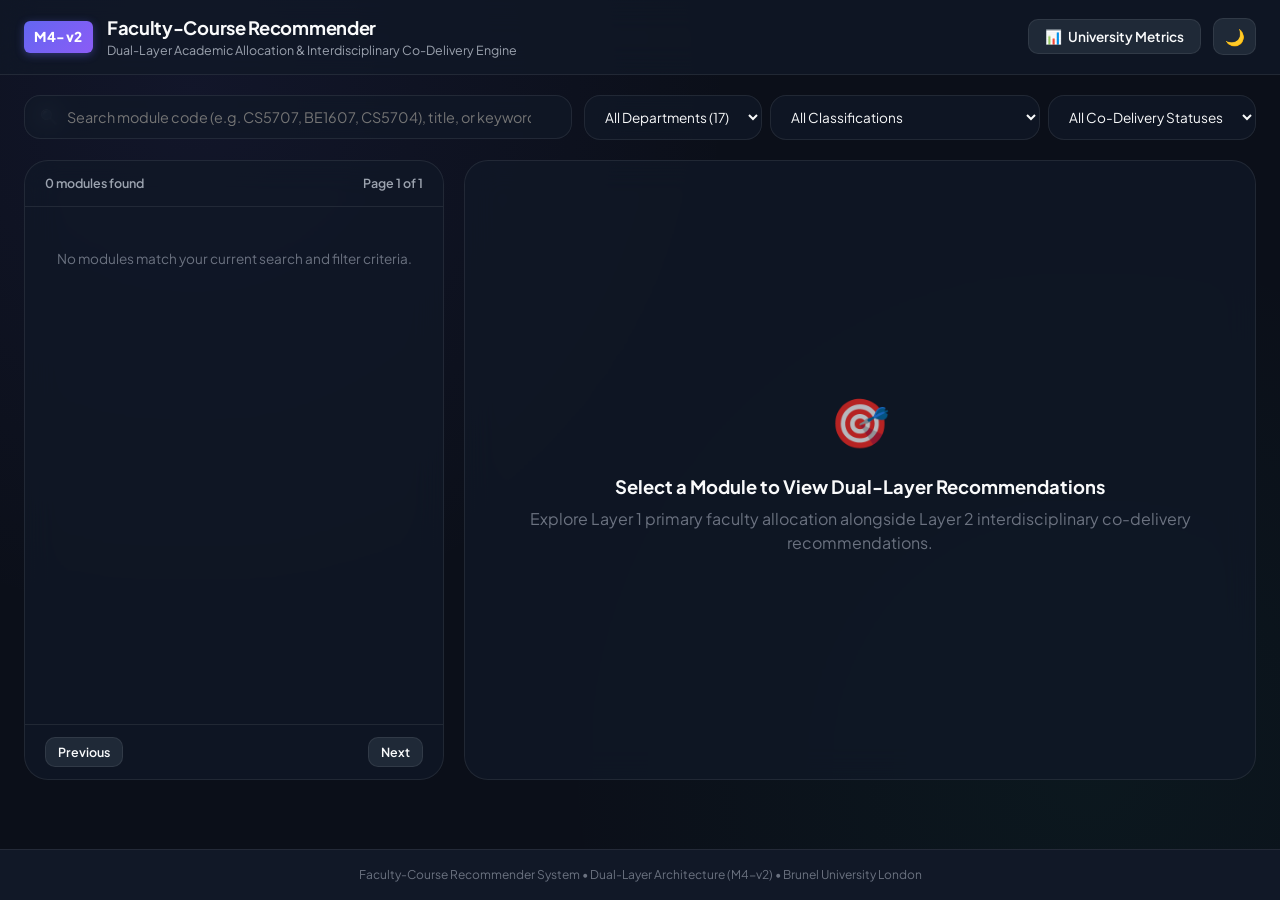
==== web/index.html @ 5d653691 "feat(ui): add interactive web dashboard and remove landmark presets section" ====
<!DOCTYPE html>
<html lang="en">
<head>
  <meta charset="UTF-8">
  <meta name="viewport" content="width=device-width, initial-scale=1.0">
  <title>Faculty-Course Dual-Layer Recommender (M4-v2)</title>
  <link rel="preconnect" href="https://fonts.googleapis.com">
  <link rel="preconnect" href="https://fonts.gstatic.com" crossorigin>
  <link href="https://fonts.googleapis.com/css2?family=Plus+Jakarta+Sans:wght@300;400;500;600;700;800&family=JetBrains+Mono:wght@400;500;600&display=swap" rel="stylesheet">
  <link rel="stylesheet" href="css/style.css">
</head>
<body class="dark-theme">
  <!-- Header / Navigation -->
  <header class="app-header">
    <div class="header-container">
      <div class="brand-section">
        <div class="logo-badge">M4-v2</div>
        <div class="brand-info">
          <h1>Faculty-Course Recommender</h1>
          <p class="subtitle">Dual-Layer Academic Allocation &amp; Interdisciplinary Co-Delivery Engine</p>
        </div>
      </div>
      <div class="header-actions">
        <button id="toggle-stats-btn" class="btn btn-secondary">
          <span class="icon">📊</span> University Metrics
        </button>
        <button id="theme-toggle" class="btn btn-icon" title="Toggle Theme">
          <span class="theme-icon">🌙</span>
        </button>
      </div>
    </div>
  </header>

  <!-- Metrics / KPI Analytics Panel -->
  <section id="metrics-panel" class="metrics-panel">
    <div class="metrics-container">
      <div class="kpi-grid">
        <div class="kpi-card">
          <div class="kpi-label">Total Catalog Modules</div>
          <div class="kpi-value" id="kpi-total-modules">1,575</div>
          <div class="kpi-subtext">Evaluated University-Wide</div>
        </div>
        <div class="kpi-card">
          <div class="kpi-label">Taught Curriculum Units</div>
          <div class="kpi-value" id="kpi-taught-modules">1,528</div>
          <div class="kpi-subtext">Excludes 47 Placements/Dissertations</div>
        </div>
        <div class="kpi-card highlight-card">
          <div class="kpi-label">Taught Collaboration Coverage</div>
          <div class="kpi-value highlight-text" id="kpi-coverage-pct">81.94%</div>
          <div class="kpi-subtext">1,252 Modules with Co-Delivery</div>
        </div>
        <div class="kpi-card">
          <div class="kpi-label">Interdisciplinary Pairings</div>
          <div class="kpi-value" id="kpi-total-pairings">2,100</div>
          <div class="kpi-subtext">Avg 1.37 Guests / Taught Module</div>
        </div>
      </div>

      <!-- Pedagogical Aspect Distribution Meter -->
      <div class="aspect-distribution-section">
        <div class="section-title-row">
          <h3>Pedagogical Aspect Opportunities Across University</h3>
          <span class="badge badge-accent">11 Interdisciplinary Domains</span>
        </div>
        <div class="aspect-bar-grid" id="aspect-bar-container">
          <!-- Populated by JavaScript -->
        </div>
      </div>
    </div>
  </section>

  <!-- Main App Layout -->
  <main class="app-main">
    <!-- Controls Bar -->
    <section class="controls-section">
      <div class="search-box">
        <span class="search-icon">🔍</span>
        <input type="text" id="module-search" placeholder="Search module code (e.g. CS5707, BE1607, CS5704), title, or keyword..." autocomplete="off">
        <button id="clear-search-btn" class="clear-btn" title="Clear search">✕</button>
      </div>

      <div class="filter-group">
        <select id="department-filter" class="select-dropdown">
          <option value="ALL">All Departments (17)</option>
        </select>

        <select id="classification-filter" class="select-dropdown">
          <option value="ALL">All Classifications</option>
          <option value="taught_academic">Taught Academic</option>
          <option value="independent_project_placement">Placement / Dissertation (Exempt)</option>
        </select>

        <select id="collaboration-filter" class="select-dropdown">
          <option value="ALL">All Co-Delivery Statuses</option>
          <option value="HAS_COLLAB">Active Co-Delivery</option>
          <option value="EXEMPT">Exempt Units</option>
          <option value="NO_COLLAB">No Gaps Identified</option>
        </select>
      </div>
    </section>

    <!-- Two-Column Explorer Layout -->
    <section class="explorer-grid">
      <!-- Left Column: Module Catalog List -->
      <aside class="module-list-panel">
        <div class="list-header">
          <span id="results-count">Loading modules...</span>
          <span id="page-indicator">Page 1</span>
        </div>
        <div class="module-items-container" id="module-list">
          <!-- Dynamic Module List Cards -->
        </div>
        <div class="pagination-controls" id="pagination-controls">
          <button id="prev-page-btn" class="btn btn-sm btn-secondary" disabled>Previous</button>
          <button id="next-page-btn" class="btn btn-sm btn-secondary">Next</button>
        </div>
      </aside>

      <!-- Right Column: Detail Recommendation View -->
      <article class="module-detail-panel" id="detail-panel">
        <div class="empty-detail-state" id="empty-state">
          <div class="empty-icon">🎯</div>
          <h3>Select a Module to View Dual-Layer Recommendations</h3>
          <p>Explore Layer 1 primary faculty allocation alongside Layer 2 interdisciplinary co-delivery recommendations.</p>
        </div>

        <div class="detail-content" id="detail-content" style="display: none;">
          <!-- Detail View Injected Dynamically -->
        </div>
      </article>
    </section>
  </main>

  <footer class="app-footer">
    <div class="footer-container">
      <p>Faculty-Course Recommender System &bull; Dual-Layer Architecture (M4-v2) &bull; Brunel University London</p>
    </div>
  </footer>

  <script src="js/app.js"></script>
</body>
</html>
---- web/css/style.css ----
/* ==========================================================================
   Faculty-Course Recommender: Dual-Layer (M4-v2) Design System
   ========================================================================== */

:root {
  --bg-primary: #0b0f19;
  --bg-secondary: #111827;
  --bg-card: rgba(17, 24, 39, 0.75);
  --bg-card-hover: rgba(31, 41, 55, 0.85);
  --bg-input: #1f2937;
  
  --border-color: rgba(255, 255, 255, 0.08);
  --border-focus: #6366f1;
  --border-layer-1: rgba(99, 102, 241, 0.35);
  --border-layer-2: rgba(16, 185, 129, 0.35);
  
  --text-primary: #f9fafb;
  --text-secondary: #9ca3af;
  --text-muted: #6b7280;
  
  --accent-primary: #6366f1;
  --accent-secondary: #8b5cf6;
  --accent-cyan: #06b6d4;
  --accent-emerald: #10b981;
  --accent-amber: #f59e0b;
  --accent-rose: #f43f5e;
  
  --layer1-badge: #4f46e5;
  --layer2-badge: #059669;
  
  --radius-sm: 6px;
  --radius-md: 10px;
  --radius-lg: 16px;
  --radius-xl: 24px;
  
  --shadow-sm: 0 1px 2px 0 rgba(0, 0, 0, 0.05);
  --shadow-md: 0 4px 6px -1px rgba(0, 0, 0, 0.3), 0 2px 4px -1px rgba(0, 0, 0, 0.2);
  --shadow-lg: 0 10px 15px -3px rgba(0, 0, 0, 0.4), 0 4px 6px -2px rgba(0, 0, 0, 0.3);
  --shadow-glow: 0 0 25px rgba(99, 102, 241, 0.15);
  
  --font-main: 'Plus Jakarta Sans', -apple-system, BlinkMacSystemFont, 'Segoe UI', Roboto, sans-serif;
  --font-mono: 'JetBrains Mono', monospace;
}

body.light-theme {
  --bg-primary: #f8fafc;
  --bg-secondary: #ffffff;
  --bg-card: rgba(255, 255, 255, 0.85);
  --bg-card-hover: rgba(241, 245, 249, 0.95);
  --bg-input: #f1f5f9;
  
  --border-color: rgba(0, 0, 0, 0.08);
  --border-focus: #4f46e5;
  --border-layer-1: rgba(79, 70, 229, 0.25);
  --border-layer-2: rgba(5, 150, 105, 0.25);
  
  --text-primary: #0f172a;
  --text-secondary: #475569;
  --text-muted: #94a3b8;
  
  --shadow-md: 0 4px 6px -1px rgba(0, 0, 0, 0.06);
  --shadow-lg: 0 10px 15px -3px rgba(0, 0, 0, 0.08);
  --shadow-glow: 0 0 25px rgba(99, 102, 241, 0.08);
}

/* Base Styles */
* {
  box-sizing: border-box;
  margin: 0;
  padding: 0;
}

body {
  font-family: var(--font-main);
  background-color: var(--bg-primary);
  color: var(--text-primary);
  line-height: 1.5;
  min-height: 100vh;
  display: flex;
  flex-direction: column;
  background-image: 
    radial-gradient(circle at 15% 10%, rgba(99, 102, 241, 0.08) 0%, transparent 40%),
    radial-gradient(circle at 85% 85%, rgba(16, 185, 129, 0.05) 0%, transparent 40%);
  background-attachment: fixed;
}

/* Header */
.app-header {
  background: var(--bg-card);
  backdrop-filter: blur(16px);
  border-bottom: 1px solid var(--border-color);
  position: sticky;
  top: 0;
  z-index: 50;
  padding: 0.85rem 1.5rem;
}

.header-container {
  max-width: 1440px;
  margin: 0 auto;
  display: flex;
  justify-content: space-between;
  align-items: center;
}

.brand-section {
  display: flex;
  align-items: center;
  gap: 0.85rem;
}

.logo-badge {
  background: linear-gradient(135deg, var(--accent-primary), var(--accent-secondary));
  color: #fff;
  font-weight: 800;
  font-size: 0.85rem;
  padding: 0.35rem 0.65rem;
  border-radius: var(--radius-sm);
  letter-spacing: 0.5px;
  box-shadow: 0 2px 8px rgba(99, 102, 241, 0.4);
}

.brand-info h1 {
  font-size: 1.15rem;
  font-weight: 700;
  letter-spacing: -0.3px;
}

.brand-info .subtitle {
  font-size: 0.78rem;
  color: var(--text-secondary);
}

.header-actions {
  display: flex;
  align-items: center;
  gap: 0.75rem;
}

/* Buttons */
.btn {
  font-family: var(--font-main);
  font-size: 0.85rem;
  font-weight: 600;
  padding: 0.5rem 1rem;
  border-radius: var(--radius-md);
  border: 1px solid transparent;
  cursor: pointer;
  display: inline-flex;
  align-items: center;
  gap: 0.4rem;
  transition: all 0.2s ease;
}

.btn-secondary {
  background: var(--bg-input);
  color: var(--text-primary);
  border-color: var(--border-color);
}

.btn-secondary:hover {
  background: var(--bg-card-hover);
  border-color: var(--accent-primary);
}

.btn-icon {
  background: var(--bg-input);
  color: var(--text-primary);
  border: 1px solid var(--border-color);
  padding: 0.45rem 0.65rem;
  border-radius: var(--radius-md);
  font-size: 1rem;
}

.btn-sm {
  padding: 0.35rem 0.75rem;
  font-size: 0.78rem;
}

/* Metrics & KPI Panel */
.metrics-panel {
  background: var(--bg-secondary);
  border-bottom: 1px solid var(--border-color);
  padding: 1.25rem 1.5rem;
  display: none; /* Toggled by user */
  animation: slideDown 0.3s cubic-bezier(0.16, 1, 0.3, 1);
}

.metrics-panel.open {
  display: block;
}

@keyframes slideDown {
  from { opacity: 0; transform: translateY(-10px); }
  to { opacity: 1; transform: translateY(0); }
}

.metrics-container {
  max-width: 1440px;
  margin: 0 auto;
}

.kpi-grid {
  display: grid;
  grid-template-columns: repeat(auto-fit, minmax(220px, 1fr));
  gap: 1rem;
  margin-bottom: 1.25rem;
}

.kpi-card {
  background: var(--bg-card);
  border: 1px solid var(--border-color);
  padding: 1rem 1.25rem;
  border-radius: var(--radius-lg);
  backdrop-filter: blur(8px);
}

.kpi-card.highlight-card {
  background: linear-gradient(135deg, rgba(16, 185, 129, 0.12), rgba(6, 182, 212, 0.08));
  border-color: var(--border-layer-2);
}

.kpi-label {
  font-size: 0.75rem;
  font-weight: 600;
  text-transform: uppercase;
  letter-spacing: 0.5px;
  color: var(--text-muted);
  margin-bottom: 0.25rem;
}

.kpi-value {
  font-size: 1.8rem;
  font-weight: 800;
  color: var(--text-primary);
  font-family: var(--font-mono);
}

.kpi-value.highlight-text {
  color: var(--accent-emerald);
}

.kpi-subtext {
  font-size: 0.75rem;
  color: var(--text-secondary);
}

/* Aspect Distribution */
.aspect-distribution-section {
  background: var(--bg-card);
  border: 1px solid var(--border-color);
  border-radius: var(--radius-lg);
  padding: 1.25rem;
}

.section-title-row {
  display: flex;
  justify-content: space-between;
  align-items: center;
  margin-bottom: 1rem;
}

.section-title-row h3 {
  font-size: 0.95rem;
  font-weight: 700;
}

.aspect-bar-grid {
  display: grid;
  grid-template-columns: repeat(auto-fit, minmax(280px, 1fr));
  gap: 0.75rem 1.5rem;
}

.aspect-bar-item {
  display: flex;
  flex-direction: column;
  gap: 0.25rem;
}

.aspect-bar-info {
  display: flex;
  justify-content: space-between;
  font-size: 0.78rem;
}

.aspect-bar-title {
  color: var(--text-secondary);
  font-weight: 500;
}

.aspect-bar-count {
  font-family: var(--font-mono);
  font-weight: 600;
  color: var(--text-primary);
}

.aspect-bar-track {
  height: 6px;
  background: var(--bg-input);
  border-radius: 999px;
  overflow: hidden;
}

.aspect-bar-fill {
  height: 100%;
  border-radius: 999px;
  background: linear-gradient(90deg, var(--accent-primary), var(--accent-cyan));
  transition: width 0.6s ease;
}

/* Main Content Layout */
.app-main {
  max-width: 1440px;
  margin: 0 auto;
  padding: 1.25rem 1.5rem;
  flex: 1;
  width: 100%;
  display: flex;
  flex-direction: column;
  gap: 1.25rem;
}

/* Controls Bar */
.controls-section {
  display: flex;
  flex-wrap: wrap;
  gap: 0.75rem;
  align-items: center;
}

.search-box {
  flex: 1;
  min-width: 320px;
  position: relative;
}

.search-icon {
  position: absolute;
  left: 1rem;
  top: 50%;
  transform: translateY(-50%);
  font-size: 0.9rem;
  color: var(--text-muted);
}

.search-box input {
  width: 100%;
  padding: 0.75rem 2.5rem 0.75rem 2.6rem;
  background: var(--bg-card);
  border: 1px solid var(--border-color);
  border-radius: var(--radius-lg);
  color: var(--text-primary);
  font-size: 0.9rem;
  font-family: var(--font-main);
  transition: all 0.2s ease;
  backdrop-filter: blur(12px);
}

.search-box input:focus {
  outline: none;
  border-color: var(--border-focus);
  box-shadow: 0 0 0 3px rgba(99, 102, 241, 0.2);
}

.clear-btn {
  position: absolute;
  right: 0.85rem;
  top: 50%;
  transform: translateY(-50%);
  background: transparent;
  border: none;
  color: var(--text-muted);
  cursor: pointer;
  font-size: 0.85rem;
  padding: 0.25rem;
  display: none;
}

.clear-btn.visible {
  display: block;
}

.filter-group {
  display: flex;
  flex-wrap: wrap;
  gap: 0.5rem;
}

.select-dropdown {
  background: var(--bg-card);
  color: var(--text-primary);
  border: 1px solid var(--border-color);
  padding: 0.75rem 1rem;
  border-radius: var(--radius-lg);
  font-size: 0.85rem;
  font-family: var(--font-main);
  cursor: pointer;
  backdrop-filter: blur(12px);
  transition: all 0.2s ease;
}

.select-dropdown:focus {
  outline: none;
  border-color: var(--border-focus);
}

/* Badges */
.badge {
  font-size: 0.7rem;
  font-weight: 600;
  padding: 0.2rem 0.5rem;
  border-radius: 999px;
  display: inline-flex;
  align-items: center;
  gap: 0.25rem;
  letter-spacing: 0.2px;
}

.badge-xs {
  font-size: 0.65rem;
  padding: 0.1rem 0.4rem;
}

.badge-layer1 {
  background: rgba(99, 102, 241, 0.18);
  color: #a5b4fc;
  border: 1px solid rgba(99, 102, 241, 0.35);
}

.badge-layer2 {
  background: rgba(16, 185, 129, 0.18);
  color: #6ee7b7;
  border: 1px solid rgba(16, 185, 129, 0.35);
}

.badge-accent {
  background: rgba(6, 182, 212, 0.18);
  color: #67e8f9;
  border: 1px solid rgba(6, 182, 212, 0.35);
}

.badge-warn {
  background: rgba(245, 158, 11, 0.18);
  color: #fcd34d;
  border: 1px solid rgba(245, 158, 11, 0.35);
}

.badge-gray {
  background: rgba(107, 114, 128, 0.18);
  color: #d1d5db;
  border: 1px solid rgba(107, 114, 128, 0.35);
}

/* Explorer Grid */
.explorer-grid {
  display: grid;
  grid-template-columns: 420px 1fr;
  gap: 1.25rem;
  flex: 1;
  min-height: 600px;
}

@media (max-width: 1024px) {
  .explorer-grid {
    grid-template-columns: 1fr;
  }
}

/* Left Column: Module List */
.module-list-panel {
  background: var(--bg-card);
  border: 1px solid var(--border-color);
  border-radius: var(--radius-xl);
  display: flex;
  flex-direction: column;
  overflow: hidden;
  backdrop-filter: blur(16px);
  max-height: calc(100vh - 280px);
}

.list-header {
  padding: 0.85rem 1.25rem;
  border-bottom: 1px solid var(--border-color);
  display: flex;
  justify-content: space-between;
  font-size: 0.78rem;
  color: var(--text-secondary);
  font-weight: 600;
}

.module-items-container {
  overflow-y: auto;
  flex: 1;
  padding: 0.6rem;
  display: flex;
  flex-direction: column;
  gap: 0.5rem;
}

.module-item-card {
  padding: 0.85rem 1rem;
  background: rgba(255, 255, 255, 0.02);
  border: 1px solid transparent;
  border-radius: var(--radius-lg);
  cursor: pointer;
  transition: all 0.2s ease;
  display: flex;
  flex-direction: column;
  gap: 0.4rem;
}

.module-item-card:hover {
  background: var(--bg-card-hover);
  border-color: var(--border-color);
  transform: translateX(2px);
}

.module-item-card.active {
  background: linear-gradient(135deg, rgba(99, 102, 241, 0.15), rgba(16, 185, 129, 0.08));
  border-color: var(--accent-primary);
  box-shadow: var(--shadow-glow);
}

.item-top-row {
  display: flex;
  justify-content: space-between;
  align-items: center;
}

.item-code {
  font-family: var(--font-mono);
  font-size: 0.82rem;
  font-weight: 700;
  color: var(--accent-cyan);
}

.item-title {
  font-size: 0.88rem;
  font-weight: 600;
  color: var(--text-primary);
  line-height: 1.3;
}

.item-dept {
  font-size: 0.75rem;
  color: var(--text-muted);
}

.item-footer-row {
  display: flex;
  justify-content: space-between;
  align-items: center;
  margin-top: 0.2rem;
}

.item-lead {
  font-size: 0.75rem;
  color: var(--text-secondary);
  font-weight: 500;
}

.pagination-controls {
  padding: 0.75rem 1.25rem;
  border-top: 1px solid var(--border-color);
  display: flex;
  justify-content: space-between;
  align-items: center;
}

/* Right Column: Module Detail View */
.module-detail-panel {
  background: var(--bg-card);
  border: 1px solid var(--border-color);
  border-radius: var(--radius-xl);
  padding: 1.5rem;
  overflow-y: auto;
  max-height: calc(100vh - 280px);
  backdrop-filter: blur(16px);
}

.empty-detail-state {
  height: 100%;
  min-height: 400px;
  display: flex;
  flex-direction: column;
  justify-content: center;
  align-items: center;
  text-align: center;
  color: var(--text-muted);
  padding: 2rem;
}

.empty-icon {
  font-size: 3rem;
  margin-bottom: 1rem;
  opacity: 0.7;
}

.empty-detail-state h3 {
  font-size: 1.15rem;
  color: var(--text-primary);
  margin-bottom: 0.4rem;
}

/* Detail Header Banner */
.detail-banner {
  border-bottom: 1px solid var(--border-color);
  padding-bottom: 1.25rem;
  margin-bottom: 1.5rem;
}

.banner-meta-row {
  display: flex;
  justify-content: space-between;
  align-items: center;
  margin-bottom: 0.5rem;
}

.banner-code-badge {
  font-family: var(--font-mono);
  font-size: 0.95rem;
  font-weight: 800;
  color: var(--accent-cyan);
  background: rgba(6, 182, 212, 0.12);
  padding: 0.25rem 0.65rem;
  border-radius: var(--radius-md);
  border: 1px solid rgba(6, 182, 212, 0.3);
}

.banner-title {
  font-size: 1.5rem;
  font-weight: 800;
  line-height: 1.25;
  color: var(--text-primary);
  margin-bottom: 0.5rem;
  letter-spacing: -0.5px;
}

.banner-info-grid {
  display: flex;
  flex-wrap: wrap;
  gap: 1.25rem;
  font-size: 0.82rem;
  color: var(--text-secondary);
}

.banner-info-item strong {
  color: var(--text-primary);
}

/* Dual Layer Container */
.layers-container {
  display: flex;
  flex-direction: column;
  gap: 1.75rem;
}

/* Layer Card Shared */
.layer-card {
  border-radius: var(--radius-lg);
  overflow: hidden;
  border: 1px solid var(--border-color);
  background: rgba(255, 255, 255, 0.02);
}

.layer-1-card {
  border-color: var(--border-layer-1);
}

.layer-2-card {
  border-color: var(--border-layer-2);
}

.layer-header {
  padding: 1rem 1.25rem;
  display: flex;
  justify-content: space-between;
  align-items: center;
  border-bottom: 1px solid var(--border-color);
}

.layer-1-card .layer-header {
  background: linear-gradient(90deg, rgba(99, 102, 241, 0.12), transparent);
}

.layer-2-card .layer-header {
  background: linear-gradient(90deg, rgba(16, 185, 129, 0.12), transparent);
}

.layer-title-wrap {
  display: flex;
  align-items: center;
  gap: 0.65rem;
}

.layer-title-wrap h3 {
  font-size: 1rem;
  font-weight: 700;
}

.layer-body {
  padding: 1.25rem;
}

/* Layer 1 Lead Profile */
.lead-faculty-card {
  display: flex;
  justify-content: space-between;
  align-items: center;
  background: var(--bg-input);
  border: 1px solid var(--border-color);
  padding: 1rem 1.25rem;
  border-radius: var(--radius-md);
  margin-bottom: 1rem;
}

.faculty-name-dept h4 {
  font-size: 1.05rem;
  font-weight: 700;
  color: var(--text-primary);
}

.faculty-dept-pos {
  font-size: 0.8rem;
  color: var(--text-secondary);
}

.faculty-score-pill {
  text-align: right;
}

.score-num {
  font-family: var(--font-mono);
  font-size: 1.15rem;
  font-weight: 800;
  color: var(--accent-primary);
}

.score-label {
  font-size: 0.7rem;
  color: var(--text-muted);
  text-transform: uppercase;
}

/* Top 5 Internal Faculty Accordion */
.top5-ranking-section {
  margin-top: 1rem;
}

.ranking-title {
  font-size: 0.82rem;
  font-weight: 700;
  color: var(--text-secondary);
  text-transform: uppercase;
  letter-spacing: 0.5px;
  margin-bottom: 0.65rem;
}

.internal-faculty-list {
  display: flex;
  flex-direction: column;
  gap: 0.5rem;
}

.internal-faculty-row {
  display: flex;
  justify-content: space-between;
  align-items: center;
  padding: 0.65rem 0.85rem;
  background: rgba(255, 255, 255, 0.02);
  border: 1px solid var(--border-color);
  border-radius: var(--radius-md);
  font-size: 0.82rem;
}

.rank-badge {
  font-family: var(--font-mono);
  font-size: 0.75rem;
  font-weight: 700;
  color: var(--text-muted);
  width: 28px;
}

.internal-faculty-info {
  flex: 1;
}

.internal-faculty-info strong {
  color: var(--text-primary);
}

.internal-faculty-info span {
  color: var(--text-muted);
  font-size: 0.78rem;
  margin-left: 0.4rem;
}

.topic-tags {
  display: flex;
  flex-wrap: wrap;
  gap: 0.3rem;
  margin-top: 0.25rem;
}

.topic-tag {
  background: rgba(99, 102, 241, 0.12);
  color: #c7d2fe;
  font-size: 0.68rem;
  padding: 0.1rem 0.4rem;
  border-radius: var(--radius-sm);
}

/* Layer 2 Gaps & Collaborators */
.curriculum-gaps-block {
  margin-bottom: 1.25rem;
}

.gaps-list {
  display: flex;
  flex-wrap: wrap;
  gap: 0.5rem;
  margin-top: 0.5rem;
}

.gap-pill {
  background: var(--bg-input);
  border: 1px solid var(--border-color);
  padding: 0.4rem 0.75rem;
  border-radius: var(--radius-md);
  font-size: 0.78rem;
  display: flex;
  align-items: center;
  gap: 0.5rem;
}

.gap-title {
  font-weight: 600;
  color: var(--text-primary);
}

.collab-cards-list {
  display: flex;
  flex-direction: column;
  gap: 0.85rem;
}

.collab-card {
  background: var(--bg-input);
  border: 1px solid var(--border-layer-2);
  border-radius: var(--radius-md);
  padding: 1rem 1.25rem;
  display: flex;
  flex-direction: column;
  gap: 0.65rem;
  box-shadow: 0 4px 12px rgba(0, 0, 0, 0.15);
}

.collab-card-header {
  display: flex;
  justify-content: space-between;
  align-items: flex-start;
}

.collab-name-dept h4 {
  font-size: 1rem;
  font-weight: 700;
  color: var(--text-primary);
}

.collab-dept {
  font-size: 0.8rem;
  color: var(--accent-emerald);
  font-weight: 600;
}

.collab-aspect-badge {
  background: rgba(16, 185, 129, 0.15);
  color: #6ee7b7;
  border: 1px solid rgba(16, 185, 129, 0.3);
  font-size: 0.75rem;
  font-weight: 600;
  padding: 0.25rem 0.6rem;
  border-radius: var(--radius-sm);
}

.collab-rationale {
  font-size: 0.82rem;
  color: var(--text-secondary);
  line-height: 1.45;
  background: rgba(0, 0, 0, 0.2);
  padding: 0.65rem 0.85rem;
  border-radius: var(--radius-sm);
  border-left: 3px solid var(--accent-emerald);
}

.collab-scores-row {
  display: flex;
  gap: 1.5rem;
  font-size: 0.75rem;
  color: var(--text-muted);
}

.collab-score-item strong {
  color: var(--text-primary);
  font-family: var(--font-mono);
}

/* Exemption Block */
.exemption-banner {
  background: rgba(107, 114, 128, 0.12);
  border: 1px dashed var(--border-color);
  padding: 1.25rem;
  border-radius: var(--radius-md);
  text-align: center;
  color: var(--text-secondary);
  font-size: 0.85rem;
}

.exemption-banner strong {
  color: var(--text-primary);
  display: block;
  margin-bottom: 0.25rem;
}

/* Footer */
.app-footer {
  border-top: 1px solid var(--border-color);
  background: var(--bg-secondary);
  padding: 1rem 1.5rem;
  text-align: center;
  font-size: 0.75rem;
  color: var(--text-muted);
}
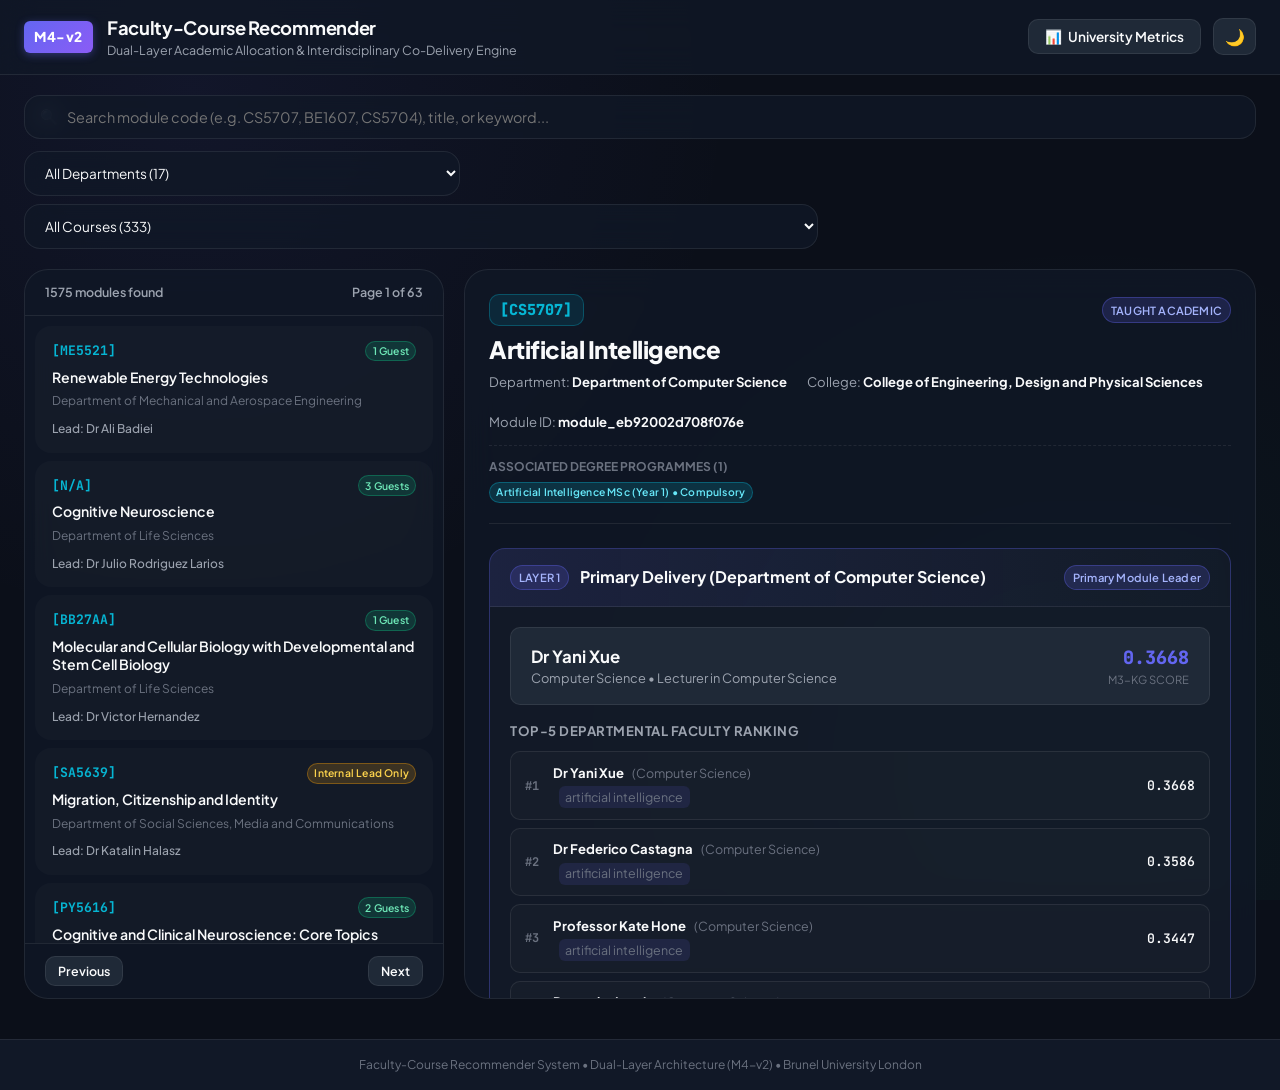
==== commit d1261627: "feat(ui): replace classification and co-delivery filters with cascading courses dropdown" ====
--- a/web/index.html
+++ b/web/index.html
@@ -81,21 +81,12 @@
       </div>
 
       <div class="filter-group">
-        <select id="department-filter" class="select-dropdown">
+        <select id="department-filter" class="select-dropdown" title="Filter by Offering Department">
           <option value="ALL">All Departments (17)</option>
         </select>
 
-        <select id="classification-filter" class="select-dropdown">
-          <option value="ALL">All Classifications</option>
-          <option value="taught_academic">Taught Academic</option>
-          <option value="independent_project_placement">Placement / Dissertation (Exempt)</option>
-        </select>
-
-        <select id="collaboration-filter" class="select-dropdown">
-          <option value="ALL">All Co-Delivery Statuses</option>
-          <option value="HAS_COLLAB">Active Co-Delivery</option>
-          <option value="EXEMPT">Exempt Units</option>
-          <option value="NO_COLLAB">No Gaps Identified</option>
+        <select id="course-filter" class="select-dropdown" title="Filter by Degree Course / Programme">
+          <option value="ALL">All Courses (333)</option>
         </select>
       </div>
     </section>
--- a/web/css/style.css
+++ b/web/css/style.css
@@ -457,12 +457,13 @@
   grid-template-columns: 420px 1fr;
   gap: 1.25rem;
   flex: 1;
-  min-height: 600px;
+  min-height: 750px;
 }
 
 @media (max-width: 1024px) {
   .explorer-grid {
     grid-template-columns: 1fr;
+    min-height: auto;
   }
 }
 
@@ -475,7 +476,8 @@
   flex-direction: column;
   overflow: hidden;
   backdrop-filter: blur(16px);
-  max-height: calc(100vh - 280px);
+  height: calc(100vh - 170px);
+  min-height: 720px;
 }
 
 .list-header {
@@ -574,7 +576,8 @@
   border-radius: var(--radius-xl);
   padding: 1.5rem;
   overflow-y: auto;
-  max-height: calc(100vh - 280px);
+  height: calc(100vh - 170px);
+  min-height: 720px;
   backdrop-filter: blur(16px);
 }
 
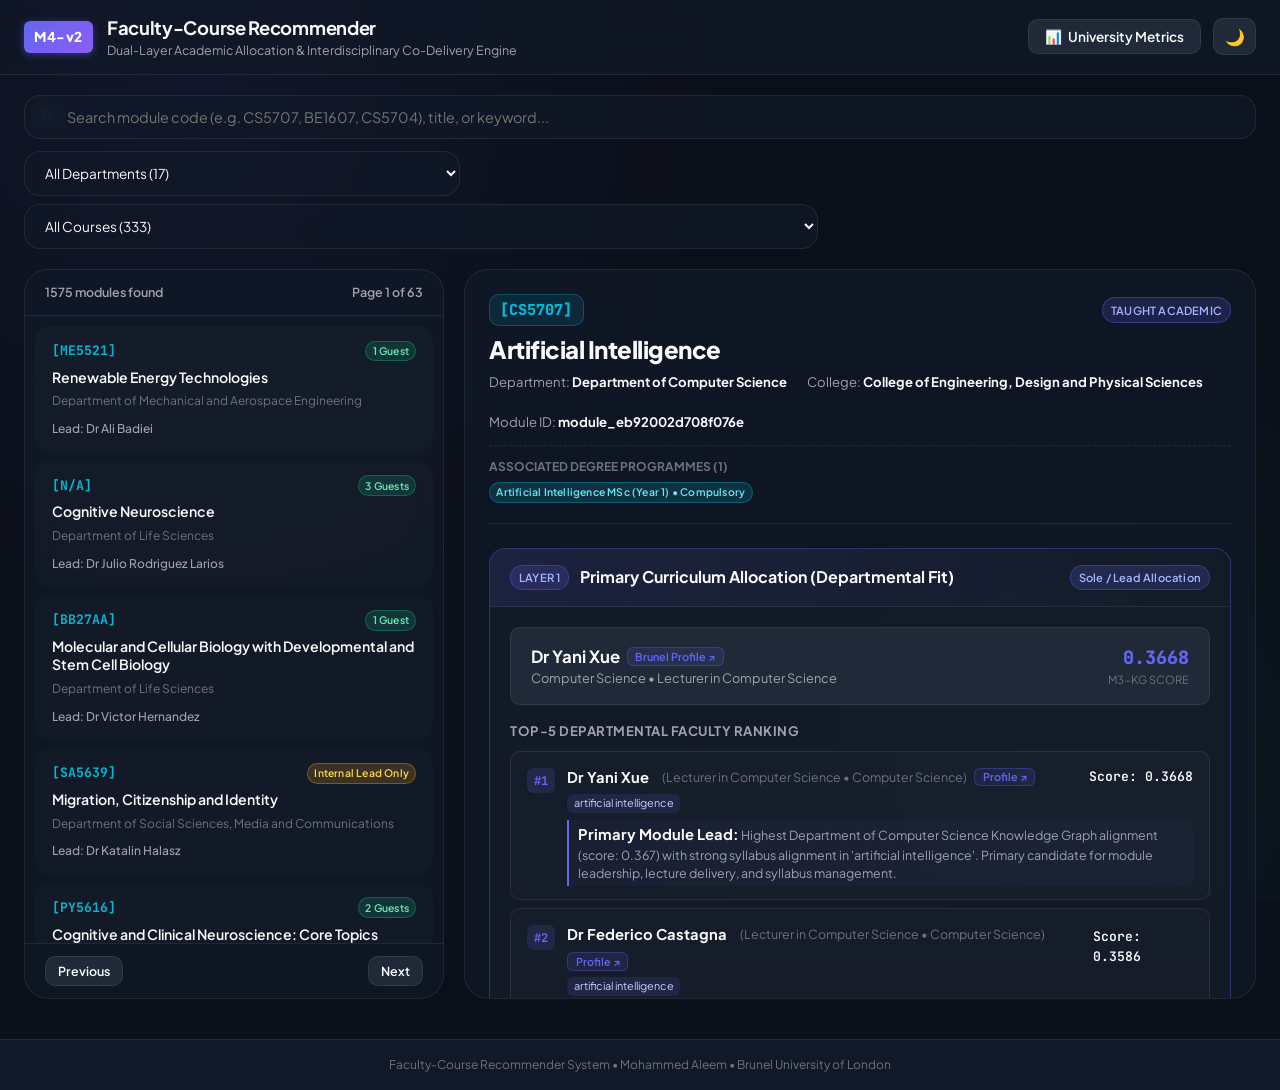
==== commit 55fbac43: "Added the profile redirection link and realtime explanations" ====
--- a/web/index.html
+++ b/web/index.html
@@ -1,14 +1,18 @@
 <!DOCTYPE html>
 <html lang="en">
+
 <head>
   <meta charset="UTF-8">
   <meta name="viewport" content="width=device-width, initial-scale=1.0">
   <title>Faculty-Course Dual-Layer Recommender (M4-v2)</title>
   <link rel="preconnect" href="https://fonts.googleapis.com">
   <link rel="preconnect" href="https://fonts.gstatic.com" crossorigin>
-  <link href="https://fonts.googleapis.com/css2?family=Plus+Jakarta+Sans:wght@300;400;500;600;700;800&family=JetBrains+Mono:wght@400;500;600&display=swap" rel="stylesheet">
-  <link rel="stylesheet" href="css/style.css">
+  <link
+    href="https://fonts.googleapis.com/css2?family=Plus+Jakarta+Sans:wght@300;400;500;600;700;800&family=JetBrains+Mono:wght@400;500;600&display=swap"
+    rel="stylesheet">
+  <link rel="stylesheet" href="css/style.css?v=3">
 </head>
+
 <body class="dark-theme">
   <!-- Header / Navigation -->
   <header class="app-header">
@@ -76,7 +80,8 @@
     <section class="controls-section">
       <div class="search-box">
         <span class="search-icon">🔍</span>
-        <input type="text" id="module-search" placeholder="Search module code (e.g. CS5707, BE1607, CS5704), title, or keyword..." autocomplete="off">
+        <input type="text" id="module-search"
+          placeholder="Search module code (e.g. CS5707, BE1607, CS5704), title, or keyword..." autocomplete="off">
         <button id="clear-search-btn" class="clear-btn" title="Clear search">✕</button>
       </div>
 
@@ -113,7 +118,8 @@
         <div class="empty-detail-state" id="empty-state">
           <div class="empty-icon">🎯</div>
           <h3>Select a Module to View Dual-Layer Recommendations</h3>
-          <p>Explore Layer 1 primary faculty allocation alongside Layer 2 interdisciplinary co-delivery recommendations.</p>
+          <p>Explore Layer 1 primary faculty allocation alongside Layer 2 interdisciplinary co-delivery recommendations.
+          </p>
         </div>
 
         <div class="detail-content" id="detail-content" style="display: none;">
@@ -125,10 +131,11 @@
 
   <footer class="app-footer">
     <div class="footer-container">
-      <p>Faculty-Course Recommender System &bull; Dual-Layer Architecture (M4-v2) &bull; Brunel University London</p>
+      <p>Faculty-Course Recommender System &bull; Mohammed Aleem &bull; Brunel University of London</p>
     </div>
   </footer>
 
-  <script src="js/app.js"></script>
+  <script src="js/app.js?v=3"></script>
 </body>
-</html>
+
+</html>
--- a/web/css/style.css
+++ b/web/css/style.css
@@ -723,6 +723,50 @@
   color: var(--text-primary);
 }
 
+.faculty-name-row {
+  display: inline-flex;
+  align-items: center;
+  gap: 0.45rem;
+  flex-wrap: wrap;
+}
+
+.profile-link-badge {
+  display: inline-flex;
+  align-items: center;
+  gap: 0.2rem;
+  font-size: 0.68rem;
+  font-weight: 600;
+  color: var(--accent-primary);
+  background: rgba(99, 102, 241, 0.12);
+  border: 1px solid rgba(99, 102, 241, 0.3);
+  padding: 0.12rem 0.45rem;
+  border-radius: var(--radius-sm);
+  text-decoration: none;
+  transition: all 0.2s ease;
+  line-height: 1.2;
+}
+
+.profile-link-badge:hover {
+  background: var(--accent-primary);
+  color: #ffffff;
+  border-color: var(--accent-primary);
+  transform: translateY(-1px);
+  box-shadow: 0 2px 6px rgba(99, 102, 241, 0.35);
+}
+
+.profile-link-collab {
+  color: var(--accent-emerald);
+  background: rgba(16, 185, 129, 0.12);
+  border-color: rgba(16, 185, 129, 0.3);
+}
+
+.profile-link-collab:hover {
+  background: var(--accent-emerald);
+  color: #ffffff;
+  border-color: var(--accent-emerald);
+  box-shadow: 0 2px 6px rgba(16, 185, 129, 0.35);
+}
+
 .faculty-dept-pos {
   font-size: 0.8rem;
   color: var(--text-secondary);
@@ -767,42 +811,73 @@
 
 .internal-faculty-row {
   display: flex;
-  justify-content: space-between;
-  align-items: center;
-  padding: 0.65rem 0.85rem;
+  align-items: flex-start;
+  gap: 0.75rem;
+  padding: 0.85rem 1rem;
   background: rgba(255, 255, 255, 0.02);
   border: 1px solid var(--border-color);
   border-radius: var(--radius-md);
   font-size: 0.82rem;
+  transition: all 0.2s ease;
+}
+
+.internal-faculty-row:hover {
+  background: rgba(255, 255, 255, 0.04);
+  border-color: rgba(99, 102, 241, 0.3);
 }
 
 .rank-badge {
   font-family: var(--font-mono);
   font-size: 0.75rem;
   font-weight: 700;
-  color: var(--text-muted);
-  width: 28px;
+  color: var(--accent-primary);
+  background: rgba(99, 102, 241, 0.15);
+  padding: 0.2rem 0.45rem;
+  border-radius: var(--radius-sm);
+  text-align: center;
+  margin-top: 0.15rem;
 }
 
 .internal-faculty-info {
   flex: 1;
 }
 
+.internal-faculty-header-line {
+  display: flex;
+  justify-content: space-between;
+  align-items: center;
+  margin-bottom: 0.25rem;
+}
+
 .internal-faculty-info strong {
   color: var(--text-primary);
-}
-
-.internal-faculty-info span {
+  font-size: 0.92rem;
+}
+
+.faculty-pos-dept {
   color: var(--text-muted);
   font-size: 0.78rem;
-  margin-left: 0.4rem;
+  margin-left: 0.35rem;
+}
+
+.internal-faculty-rationale {
+  margin-top: 0.45rem;
+  font-size: 0.78rem;
+  line-height: 1.45;
+  color: var(--text-secondary);
+  border-left: 2px solid var(--accent-primary);
+  padding-left: 0.55rem;
+  background: rgba(99, 102, 241, 0.04);
+  padding-top: 0.25rem;
+  padding-bottom: 0.25rem;
+  border-radius: 0 var(--radius-sm) var(--radius-sm) 0;
 }
 
 .topic-tags {
   display: flex;
   flex-wrap: wrap;
   gap: 0.3rem;
-  margin-top: 0.25rem;
+  margin-top: 0.35rem;
 }
 
 .topic-tag {
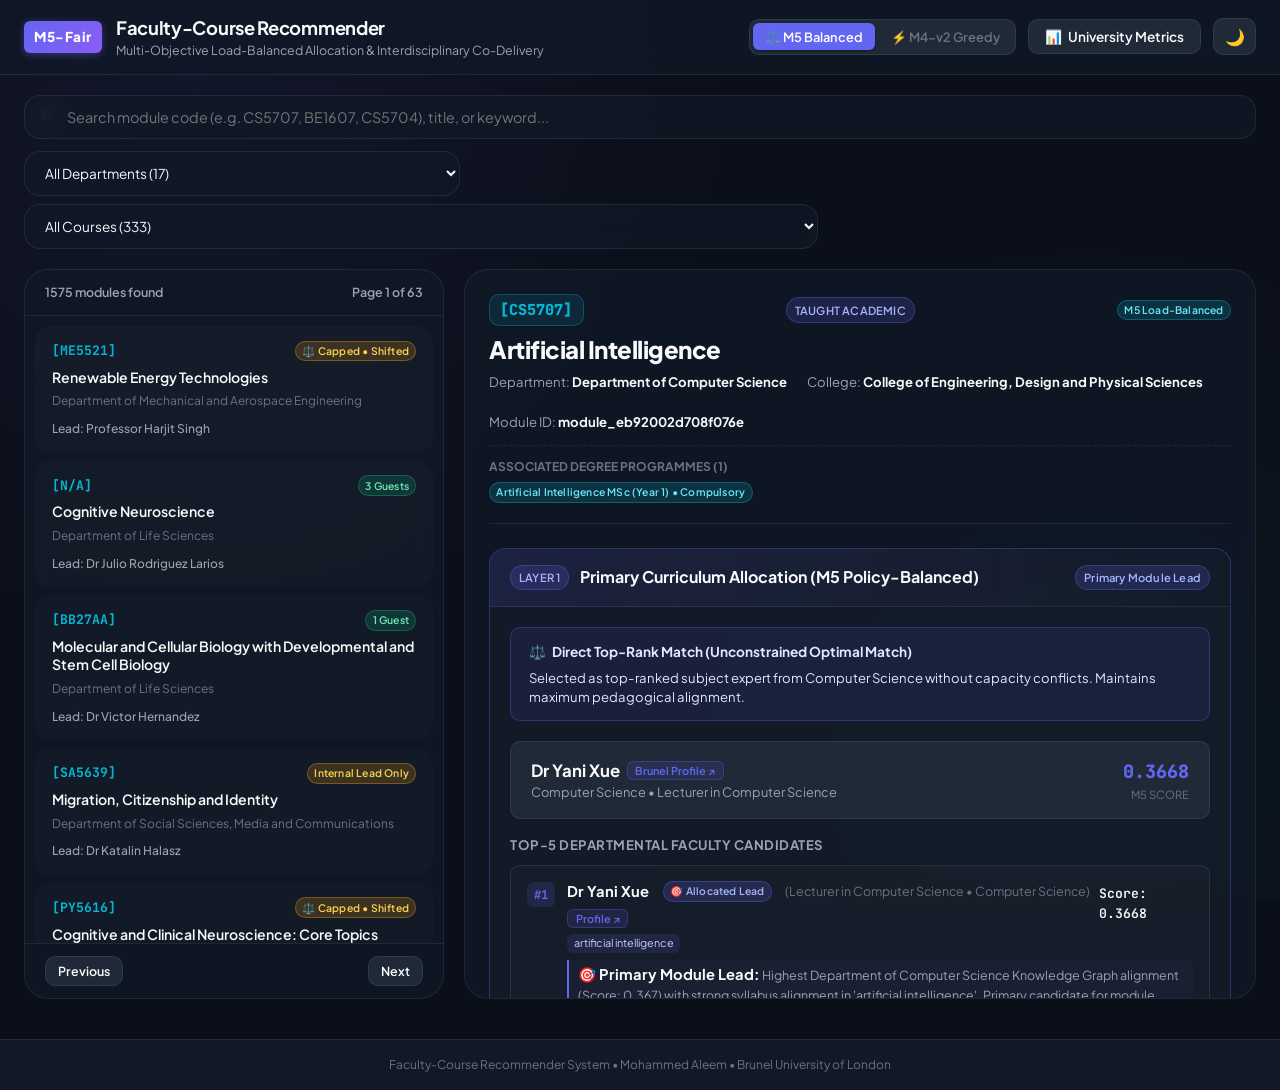
==== commit 73e50614: "Added m5 implementation-initial" ====
--- a/web/index.html
+++ b/web/index.html
@@ -18,13 +18,22 @@
   <header class="app-header">
     <div class="header-container">
       <div class="brand-section">
-        <div class="logo-badge">M4-v2</div>
+        <div class="logo-badge" id="app-version-badge">M5-Fair</div>
         <div class="brand-info">
           <h1>Faculty-Course Recommender</h1>
-          <p class="subtitle">Dual-Layer Academic Allocation &amp; Interdisciplinary Co-Delivery Engine</p>
+          <p class="subtitle">Multi-Objective Load-Balanced Allocation &amp; Interdisciplinary Co-Delivery</p>
         </div>
       </div>
       <div class="header-actions">
+        <!-- Model / Engine Mode Switcher -->
+        <div class="mode-switch-group">
+          <button id="mode-m5-btn" class="btn btn-mode active" title="M5: Multi-Objective Constrained Load Balancing (Fairness & Capacity Quotas)">
+            ⚖️ M5 Balanced
+          </button>
+          <button id="mode-m4-btn" class="btn btn-mode" title="M4-v2: Unconstrained Greedy Expertise Matching">
+            ⚡ M4-v2 Greedy
+          </button>
+        </div>
         <button id="toggle-stats-btn" class="btn btn-secondary">
           <span class="icon">📊</span> University Metrics
         </button>
@@ -50,14 +59,24 @@
           <div class="kpi-subtext">Excludes 47 Placements/Dissertations</div>
         </div>
         <div class="kpi-card highlight-card">
-          <div class="kpi-label">Taught Collaboration Coverage</div>
-          <div class="kpi-value highlight-text" id="kpi-coverage-pct">81.94%</div>
-          <div class="kpi-subtext">1,252 Modules with Co-Delivery</div>
+          <div class="kpi-label">Workload Gini Inequality</div>
+          <div class="kpi-value highlight-text" id="kpi-gini-val">0.5385</div>
+          <div class="kpi-subtext" id="kpi-gini-subtext">M5: -29.02% Inequality Drop vs Greedy (0.7587)</div>
         </div>
         <div class="kpi-card">
-          <div class="kpi-label">Interdisciplinary Pairings</div>
-          <div class="kpi-value" id="kpi-total-pairings">2,100</div>
-          <div class="kpi-subtext">Avg 1.37 Guests / Taught Module</div>
+          <div class="kpi-label">Active Faculty Utilization</div>
+          <div class="kpi-value" id="kpi-faculty-util">64.72%</div>
+          <div class="kpi-subtext" id="kpi-util-subtext">410 / 634 Faculty (+15.8% vs Greedy)</div>
+        </div>
+        <div class="kpi-card">
+          <div class="kpi-label">Taught Co-Delivery Coverage</div>
+          <div class="kpi-value" id="kpi-coverage-pct">81.94%</div>
+          <div class="kpi-subtext">1,252 Modules with Interdisciplinary Guests</div>
+        </div>
+        <div class="kpi-card">
+          <div class="kpi-label">Top-10 Workload Share</div>
+          <div class="kpi-value" id="kpi-top10-conc">9.62%</div>
+          <div class="kpi-subtext">Halved from 17.93% in Greedy</div>
         </div>
       </div>
 
--- a/web/css/style.css
+++ b/web/css/style.css
@@ -1000,6 +1000,90 @@
   margin-bottom: 0.25rem;
 }
 
+/* M5 Mode Switcher & Policy Alert Styling */
+.mode-switch-group {
+  display: flex;
+  background: var(--bg-input);
+  border: 1px solid var(--border-color);
+  border-radius: var(--radius-md);
+  padding: 0.2rem;
+  gap: 0.2rem;
+}
+
+.btn-mode {
+  background: transparent;
+  color: var(--text-muted);
+  border: none;
+  font-family: var(--font-main);
+  font-size: 0.8rem;
+  font-weight: 600;
+  padding: 0.35rem 0.75rem;
+  border-radius: var(--radius-sm);
+  cursor: pointer;
+  transition: all 0.2s ease;
+}
+
+.btn-mode:hover {
+  color: var(--text-primary);
+}
+
+.btn-mode.active {
+  background: var(--accent-primary);
+  color: #ffffff;
+  box-shadow: 0 1px 3px rgba(0, 0, 0, 0.3);
+}
+
+.m5-policy-banner {
+  margin-bottom: 1.25rem;
+  padding: 0.9rem 1.1rem;
+  border-radius: var(--radius-md);
+  font-size: 0.82rem;
+  line-height: 1.45;
+  display: flex;
+  flex-direction: column;
+  gap: 0.35rem;
+}
+
+.m5-policy-banner.balanced-optimal {
+  background: rgba(99, 102, 241, 0.1);
+  border: 1px solid rgba(99, 102, 241, 0.3);
+  color: #e0e7ff;
+}
+
+.m5-policy-banner.capacity-enforced {
+  background: rgba(245, 158, 11, 0.1);
+  border: 1px solid rgba(245, 158, 11, 0.3);
+  color: #fef3c7;
+}
+
+.m5-policy-title {
+  font-weight: 700;
+  font-size: 0.85rem;
+  display: flex;
+  align-items: center;
+  gap: 0.4rem;
+}
+
+.m5-policy-balanced-optimal .m5-policy-title {
+  color: #818cf8;
+}
+
+.m5-policy-capacity-enforced .m5-policy-title {
+  color: #fbbf24;
+}
+
+.m5-displaced-tag {
+  display: inline-block;
+  background: rgba(239, 68, 68, 0.15);
+  color: #fca5a5;
+  border: 1px solid rgba(239, 68, 68, 0.3);
+  font-size: 0.72rem;
+  padding: 0.15rem 0.45rem;
+  border-radius: var(--radius-sm);
+  margin-right: 0.3rem;
+  margin-top: 0.2rem;
+}
+
 /* Footer */
 .app-footer {
   border-top: 1px solid var(--border-color);
@@ -1009,3 +1093,4 @@
   font-size: 0.75rem;
   color: var(--text-muted);
 }
+
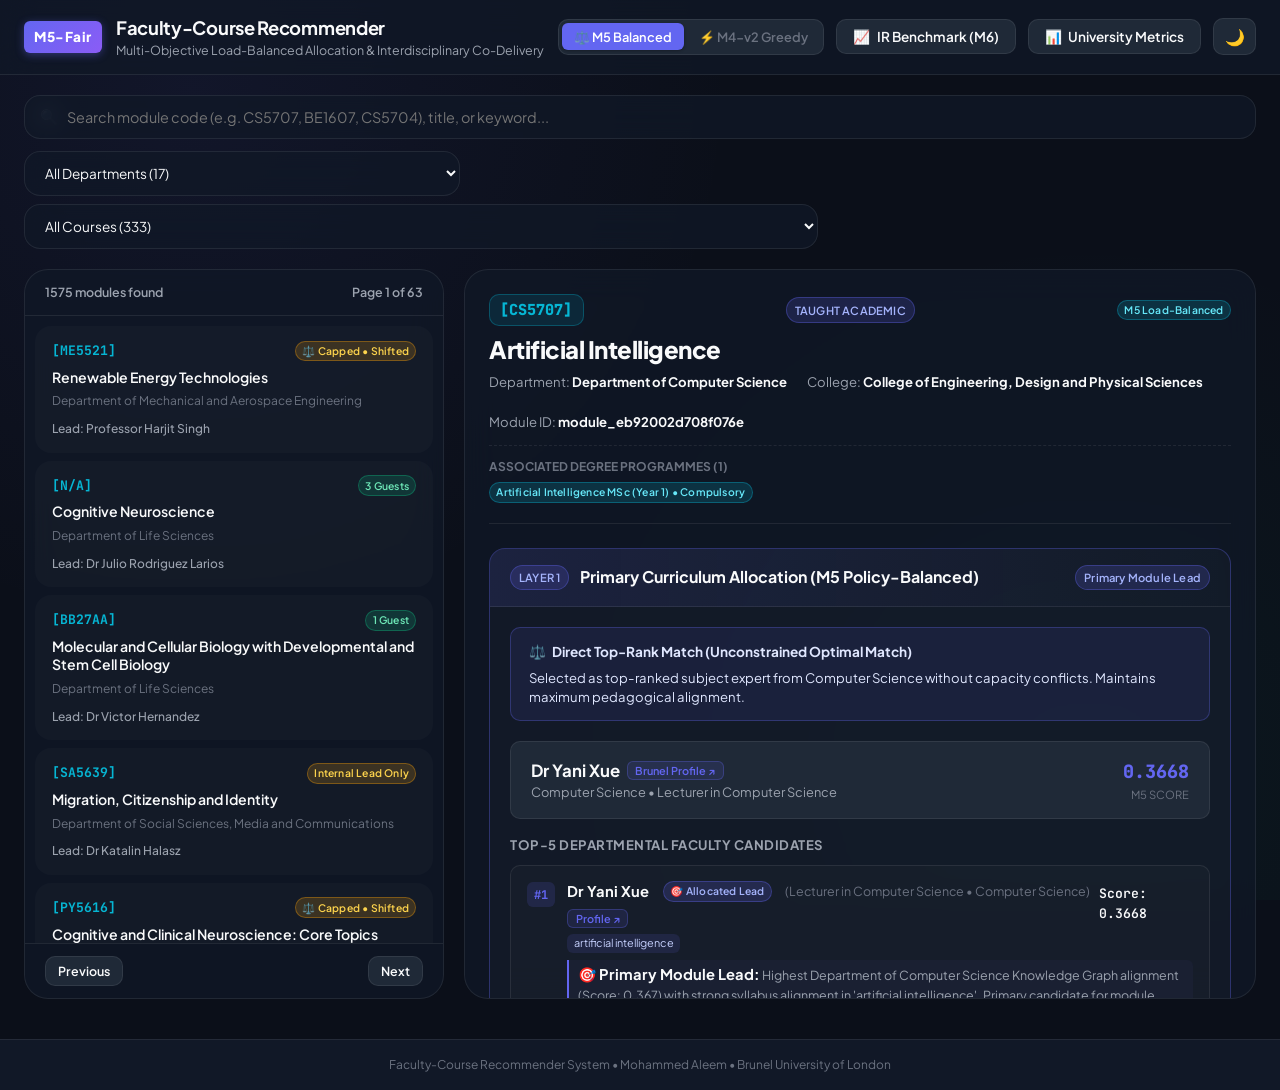
==== commit 93525640: "Implemented M6 metrics" ====
--- a/web/index.html
+++ b/web/index.html
@@ -34,6 +34,9 @@
             ⚡ M4-v2 Greedy
           </button>
         </div>
+        <button id="toggle-m6-btn" class="btn btn-secondary" title="M6: Formal Information Retrieval Benchmark & Statistical Reliability">
+          <span class="icon">📈</span> IR Benchmark (M6)
+        </button>
         <button id="toggle-stats-btn" class="btn btn-secondary">
           <span class="icon">📊</span> University Metrics
         </button>
@@ -148,13 +151,142 @@
     </section>
   </main>
 
+  <!-- M6 Benchmark & Statistical Reliability Modal -->
+  <div id="m6-modal" class="modal-overlay hidden">
+    <div class="modal-container benchmark-modal">
+      <div class="modal-header">
+        <div class="modal-title-group">
+          <div class="badge badge-accent">M6 Benchmark</div>
+          <h2>Formal Information Retrieval &amp; Statistical Reliability Benchmark</h2>
+          <p class="modal-subtitle">Comparative Evaluation across Ablation Spectrum (M0 → M1 → M2 → M3 → M4-v2 → M5) on Verified Ground-Truth (N=178)</p>
+        </div>
+        <button id="close-m6-modal-btn" class="modal-close-btn" title="Close Benchmark Modal">✕</button>
+      </div>
+
+      <div class="modal-body">
+        <!-- Sub-Navigation Tabs -->
+        <div class="benchmark-nav-tabs">
+          <button class="bench-tab-btn active" data-tab="tab-ir-table">📊 1. Multi-Model IR Benchmark</button>
+          <button class="bench-tab-btn" data-tab="tab-significance">🔬 2. Pairwise Hypothesis Tests (p-values)</button>
+          <button class="bench-tab-btn" data-tab="tab-reliability">🤝 3. Inter-Rater Reliability (Kappa)</button>
+          <button class="bench-tab-btn" data-tab="tab-charts">📈 4. Publication Charts Gallery</button>
+        </div>
+
+        <!-- Tab 1: Multi-Model IR Benchmark -->
+        <div id="tab-ir-table" class="bench-tab-content active">
+          <div class="benchmark-summary-banner">
+            <div class="banner-stat">
+              <span class="stat-num">N = 178</span>
+              <span class="stat-desc">Common Taught Modules Evaluated</span>
+            </div>
+            <div class="banner-stat">
+              <span class="stat-num">B = 2,000</span>
+              <span class="stat-desc">Bootstrap Resamples for 95% CI</span>
+            </div>
+            <div class="banner-stat highlight">
+              <span class="stat-num">+235.0%</span>
+              <span class="stat-desc">NDCG@5 Jump from TF-IDF (M0) to Neural (M2)</span>
+            </div>
+            <div class="banner-stat highlight-green">
+              <span class="stat-num">99.4%</span>
+              <span class="stat-desc">NDCG Retention in Balanced M5 vs Greedy</span>
+            </div>
+          </div>
+
+          <div class="table-responsive">
+            <table class="benchmark-table" id="benchmark-ir-table">
+              <thead>
+                <tr>
+                  <th>Model Architecture</th>
+                  <th>NDCG@5 (95% CI)</th>
+                  <th>Precision@1 (Strict)</th>
+                  <th>Precision@5 (Strict)</th>
+                  <th>MRR (Strict)</th>
+                  <th>MAP@5 (Strict)</th>
+                  <th>Mean Relevance</th>
+                </tr>
+              </thead>
+              <tbody id="benchmark-ir-tbody">
+                <!-- Dynamically Populated by JavaScript -->
+              </tbody>
+            </table>
+          </div>
+          <div class="table-legend">
+            <p><strong>Relevance Grading:</strong> <em>r = 2</em> (Verified Ground-Truth Instructor), <em>r = 1</em> (Qualified Same-Department Subject Expert, Sim ≥ 0.30), <em>r = 0</em> (Unrelated/Non-Departmental).</p>
+          </div>
+        </div>
+
+        <!-- Tab 2: Pairwise Significance -->
+        <div id="tab-significance" class="bench-tab-content">
+          <div class="section-intro">
+            <p>Non-parametric Wilcoxon signed-rank and Paired Student's t-tests establishing whether improvements between ablation stages are statistically significant (&alpha; = 0.05).</p>
+          </div>
+          <div class="table-responsive">
+            <table class="benchmark-table" id="benchmark-sig-table">
+              <thead>
+                <tr>
+                  <th>Ablation Transition</th>
+                  <th>Metric Evaluated</th>
+                  <th>Baseline &rarr; Proposed</th>
+                  <th>Relative Gain</th>
+                  <th>p-value</th>
+                  <th>Cohen's d</th>
+                  <th>Statistical Significance</th>
+                </tr>
+              </thead>
+              <tbody id="benchmark-sig-tbody">
+                <!-- Dynamically Populated by JavaScript -->
+              </tbody>
+            </table>
+          </div>
+        </div>
+
+        <!-- Tab 3: Inter-Rater Reliability -->
+        <div id="tab-reliability" class="bench-tab-content">
+          <div class="reliability-grid" id="reliability-summary-container">
+            <!-- Dynamically Populated by JavaScript -->
+          </div>
+        </div>
+
+        <!-- Tab 4: Charts Gallery -->
+        <div id="tab-charts" class="bench-tab-content">
+          <div class="charts-gallery-grid">
+            <div class="chart-gallery-card">
+              <h4>Ablation Metric Progression (M0 &rarr; M5)</h4>
+              <p class="chart-caption">Grouped bar comparison of NDCG@5, P@1, P@5, MRR, and MAP across all model tiers.</p>
+              <div class="chart-image-wrap">
+                <img src="data/charts/ir_metrics_progression_m0_to_m5.png" alt="IR Metrics Progression" class="gallery-img">
+              </div>
+            </div>
+
+            <div class="chart-gallery-card">
+              <h4>NDCG@5 with 95% Non-Parametric Bootstrap CI</h4>
+              <p class="chart-caption">Mean ranking quality with empirical 95% confidence intervals (B=2000 resamples).</p>
+              <div class="chart-image-wrap">
+                <img src="data/charts/ndcg_confidence_intervals.png" alt="NDCG Confidence Intervals" class="gallery-img">
+              </div>
+            </div>
+
+            <div class="chart-gallery-card full-width-card">
+              <h4>Multi-Dimensional Performance Radar Comparison</h4>
+              <p class="chart-caption">Comprehensive trade-off comparison between lexical, semantic, KG, and capacity-balanced architectures.</p>
+              <div class="chart-image-wrap radar-wrap">
+                <img src="data/charts/radar_ablation_comparison.png" alt="Radar Ablation Comparison" class="gallery-img">
+              </div>
+            </div>
+          </div>
+        </div>
+      </div>
+    </div>
+  </div>
+
   <footer class="app-footer">
     <div class="footer-container">
       <p>Faculty-Course Recommender System &bull; Mohammed Aleem &bull; Brunel University of London</p>
     </div>
   </footer>
 
-  <script src="js/app.js?v=3"></script>
+  <script src="js/app.js?v=4"></script>
 </body>
 
 </html>
--- a/web/css/style.css
+++ b/web/css/style.css
@@ -1084,6 +1084,440 @@
   margin-top: 0.2rem;
 }
 
+/* Modal Overlay & Benchmark Container */
+.modal-overlay {
+  position: fixed;
+  top: 0;
+  left: 0;
+  width: 100vw;
+  height: 100vh;
+  background: rgba(15, 23, 42, 0.85);
+  backdrop-filter: blur(8px);
+  -webkit-backdrop-filter: blur(8px);
+  z-index: 9999;
+  display: flex;
+  justify-content: center;
+  align-items: center;
+  padding: 1.5rem;
+  opacity: 1;
+  visibility: visible;
+  transition: all 0.25s ease-in-out;
+}
+
+.modal-overlay.hidden {
+  opacity: 0;
+  visibility: hidden;
+  pointer-events: none;
+}
+
+.modal-container.benchmark-modal {
+  background: var(--bg-card);
+  border: 1px solid var(--border-color);
+  border-radius: var(--radius-lg);
+  box-shadow: 0 25px 50px -12px rgba(0, 0, 0, 0.5);
+  width: 100%;
+  max-width: 1200px;
+  max-height: 90vh;
+  display: flex;
+  flex-direction: column;
+  overflow: hidden;
+  animation: modalSlideUp 0.3s cubic-bezier(0.16, 1, 0.3, 1);
+}
+
+@keyframes modalSlideUp {
+  from {
+    transform: translateY(24px) scale(0.98);
+    opacity: 0;
+  }
+  to {
+    transform: translateY(0) scale(1);
+    opacity: 1;
+  }
+}
+
+.modal-header {
+  padding: 1.25rem 1.75rem;
+  border-bottom: 1px solid var(--border-color);
+  display: flex;
+  justify-content: space-between;
+  align-items: flex-start;
+  background: var(--bg-secondary);
+}
+
+.modal-title-group h2 {
+  font-size: 1.25rem;
+  font-weight: 800;
+  color: var(--text-primary);
+  margin: 0.3rem 0 0.2rem;
+}
+
+.modal-subtitle {
+  font-size: 0.8rem;
+  color: var(--text-muted);
+}
+
+.modal-close-btn {
+  background: var(--bg-input);
+  border: 1px solid var(--border-color);
+  color: var(--text-secondary);
+  font-size: 1.1rem;
+  width: 2rem;
+  height: 2rem;
+  border-radius: 50%;
+  display: flex;
+  align-items: center;
+  justify-content: center;
+  cursor: pointer;
+  transition: all 0.2s ease;
+}
+
+.modal-close-btn:hover {
+  background: var(--accent-primary);
+  color: #ffffff;
+  border-color: var(--accent-primary);
+}
+
+.modal-body {
+  padding: 1.5rem 1.75rem;
+  overflow-y: auto;
+  flex: 1;
+  display: flex;
+  flex-direction: column;
+  gap: 1.25rem;
+}
+
+/* Benchmark Nav Tabs */
+.benchmark-nav-tabs {
+  display: flex;
+  gap: 0.5rem;
+  border-bottom: 1px solid var(--border-color);
+  padding-bottom: 0.75rem;
+  flex-wrap: wrap;
+}
+
+.bench-tab-btn {
+  background: var(--bg-input);
+  border: 1px solid var(--border-color);
+  color: var(--text-secondary);
+  padding: 0.5rem 1rem;
+  border-radius: var(--radius-md);
+  font-size: 0.82rem;
+  font-weight: 600;
+  cursor: pointer;
+  transition: all 0.2s ease;
+}
+
+.bench-tab-btn:hover {
+  background: var(--bg-hover);
+  color: var(--text-primary);
+}
+
+.bench-tab-btn.active {
+  background: var(--accent-primary);
+  color: #ffffff;
+  border-color: var(--accent-primary);
+  box-shadow: 0 4px 12px rgba(99, 102, 241, 0.35);
+}
+
+.bench-tab-content {
+  display: none;
+}
+
+.bench-tab-content.active {
+  display: block;
+  animation: fadeIn 0.25s ease-in-out;
+}
+
+@keyframes fadeIn {
+  from { opacity: 0; }
+  to { opacity: 1; }
+}
+
+/* Benchmark Summary Banner */
+.benchmark-summary-banner {
+  display: grid;
+  grid-template-columns: repeat(auto-fit, minmax(220px, 1fr));
+  gap: 1rem;
+  margin-bottom: 1.25rem;
+}
+
+.banner-stat {
+  background: var(--bg-input);
+  border: 1px solid var(--border-color);
+  padding: 0.85rem 1rem;
+  border-radius: var(--radius-md);
+  display: flex;
+  flex-direction: column;
+  gap: 0.2rem;
+}
+
+.banner-stat.highlight {
+  background: linear-gradient(135deg, rgba(99, 102, 241, 0.15), rgba(99, 102, 241, 0.05));
+  border-color: rgba(99, 102, 241, 0.4);
+}
+
+.banner-stat.highlight-green {
+  background: linear-gradient(135deg, rgba(16, 185, 129, 0.15), rgba(16, 185, 129, 0.05));
+  border-color: rgba(16, 185, 129, 0.4);
+}
+
+.stat-num {
+  font-size: 1.4rem;
+  font-weight: 800;
+  font-family: 'JetBrains Mono', monospace;
+  color: var(--text-primary);
+}
+
+.banner-stat.highlight .stat-num {
+  color: #818cf8;
+}
+
+.banner-stat.highlight-green .stat-num {
+  color: #34d399;
+}
+
+.stat-desc {
+  font-size: 0.75rem;
+  color: var(--text-muted);
+}
+
+/* Benchmark Tables */
+.table-responsive {
+  overflow-x: auto;
+  border: 1px solid var(--border-color);
+  border-radius: var(--radius-md);
+  background: var(--bg-input);
+}
+
+.benchmark-table {
+  width: 100%;
+  border-collapse: collapse;
+  font-size: 0.82rem;
+  text-align: left;
+}
+
+.benchmark-table th {
+  background: var(--bg-secondary);
+  color: var(--text-secondary);
+  font-weight: 700;
+  padding: 0.75rem 0.9rem;
+  border-bottom: 1px solid var(--border-color);
+  white-space: nowrap;
+}
+
+.benchmark-table td {
+  padding: 0.7rem 0.9rem;
+  border-bottom: 1px solid var(--border-color);
+  color: var(--text-secondary);
+}
+
+.benchmark-table tbody tr:hover {
+  background: var(--bg-hover);
+}
+
+.highlight-row-m5 {
+  background: rgba(16, 185, 129, 0.06);
+}
+
+.highlight-row-m4 {
+  background: rgba(99, 102, 241, 0.06);
+}
+
+.model-name-cell {
+  color: var(--text-primary);
+  display: flex;
+  align-items: center;
+  gap: 0.5rem;
+}
+
+.metric-score-wrap {
+  display: flex;
+  align-items: center;
+  gap: 0.4rem;
+}
+
+.metric-primary {
+  font-weight: 700;
+  font-family: 'JetBrains Mono', monospace;
+}
+
+.score-high {
+  color: #34d399;
+}
+
+.score-low {
+  color: #94a3b8;
+}
+
+.ci-pill {
+  font-size: 0.68rem;
+  font-family: 'JetBrains Mono', monospace;
+  background: var(--bg-secondary);
+  border: 1px solid var(--border-color);
+  padding: 0.1rem 0.35rem;
+  border-radius: var(--radius-sm);
+  color: var(--text-muted);
+}
+
+.metric-num {
+  font-family: 'JetBrains Mono', monospace;
+  font-weight: 500;
+}
+
+.gain-pos {
+  color: #34d399;
+  font-weight: 700;
+  font-family: 'JetBrains Mono', monospace;
+}
+
+.gain-neg {
+  color: #f87171;
+  font-weight: 700;
+  font-family: 'JetBrains Mono', monospace;
+}
+
+.gain-zero {
+  color: var(--text-muted);
+  font-family: 'JetBrains Mono', monospace;
+}
+
+.sig-badge {
+  display: inline-block;
+  font-size: 0.7rem;
+  font-weight: 700;
+  padding: 0.2rem 0.5rem;
+  border-radius: var(--radius-sm);
+}
+
+.sig-yes {
+  background: rgba(16, 185, 129, 0.15);
+  color: #34d399;
+  border: 1px solid rgba(16, 185, 129, 0.3);
+}
+
+.sig-no {
+  background: rgba(148, 163, 184, 0.1);
+  color: #94a3b8;
+  border: 1px solid rgba(148, 163, 184, 0.2);
+}
+
+.table-legend {
+  margin-top: 0.75rem;
+  font-size: 0.75rem;
+  color: var(--text-muted);
+}
+
+/* Reliability Cards */
+.reliability-grid {
+  display: grid;
+  grid-template-columns: repeat(auto-fit, minmax(300px, 1fr));
+  gap: 1.25rem;
+}
+
+.reliability-card {
+  background: var(--bg-input);
+  border: 1px solid var(--border-color);
+  border-radius: var(--radius-lg);
+  padding: 1.5rem;
+  display: flex;
+  flex-direction: column;
+  gap: 0.6rem;
+}
+
+.reliability-card .card-icon {
+  font-size: 1.8rem;
+}
+
+.reliability-card h3 {
+  font-size: 1rem;
+  font-weight: 700;
+  color: var(--text-primary);
+}
+
+.kappa-value {
+  font-size: 2.2rem;
+  font-weight: 800;
+  font-family: 'JetBrains Mono', monospace;
+  color: #818cf8;
+}
+
+.kappa-badge {
+  display: inline-block;
+  align-self: flex-start;
+  background: rgba(99, 102, 241, 0.15);
+  color: #a5b4fc;
+  border: 1px solid rgba(99, 102, 241, 0.3);
+  font-size: 0.75rem;
+  font-weight: 600;
+  padding: 0.2rem 0.6rem;
+  border-radius: var(--radius-sm);
+}
+
+.card-meta {
+  margin-top: 0.5rem;
+  padding-top: 0.75rem;
+  border-top: 1px solid var(--border-color);
+  display: flex;
+  flex-direction: column;
+  gap: 0.35rem;
+  font-size: 0.78rem;
+  color: var(--text-muted);
+}
+
+/* Charts Gallery */
+.charts-gallery-grid {
+  display: grid;
+  grid-template-columns: repeat(auto-fit, minmax(480px, 1fr));
+  gap: 1.25rem;
+}
+
+.chart-gallery-card {
+  background: var(--bg-input);
+  border: 1px solid var(--border-color);
+  border-radius: var(--radius-lg);
+  padding: 1.25rem;
+  display: flex;
+  flex-direction: column;
+  gap: 0.5rem;
+}
+
+.chart-gallery-card.full-width-card {
+  grid-column: 1 / -1;
+}
+
+.chart-gallery-card h4 {
+  font-size: 0.95rem;
+  font-weight: 700;
+  color: var(--text-primary);
+}
+
+.chart-caption {
+  font-size: 0.75rem;
+  color: var(--text-muted);
+}
+
+.chart-image-wrap {
+  border-radius: var(--radius-md);
+  overflow: hidden;
+  background: #ffffff;
+  border: 1px solid var(--border-color);
+  margin-top: 0.5rem;
+  display: flex;
+  justify-content: center;
+  align-items: center;
+}
+
+.gallery-img {
+  width: 100%;
+  height: auto;
+  display: block;
+  transition: transform 0.2s ease;
+}
+
+.gallery-img:hover {
+  transform: scale(1.02);
+}
+
 /* Footer */
 .app-footer {
   border-top: 1px solid var(--border-color);
@@ -1094,3 +1528,4 @@
   color: var(--text-muted);
 }
 
+
